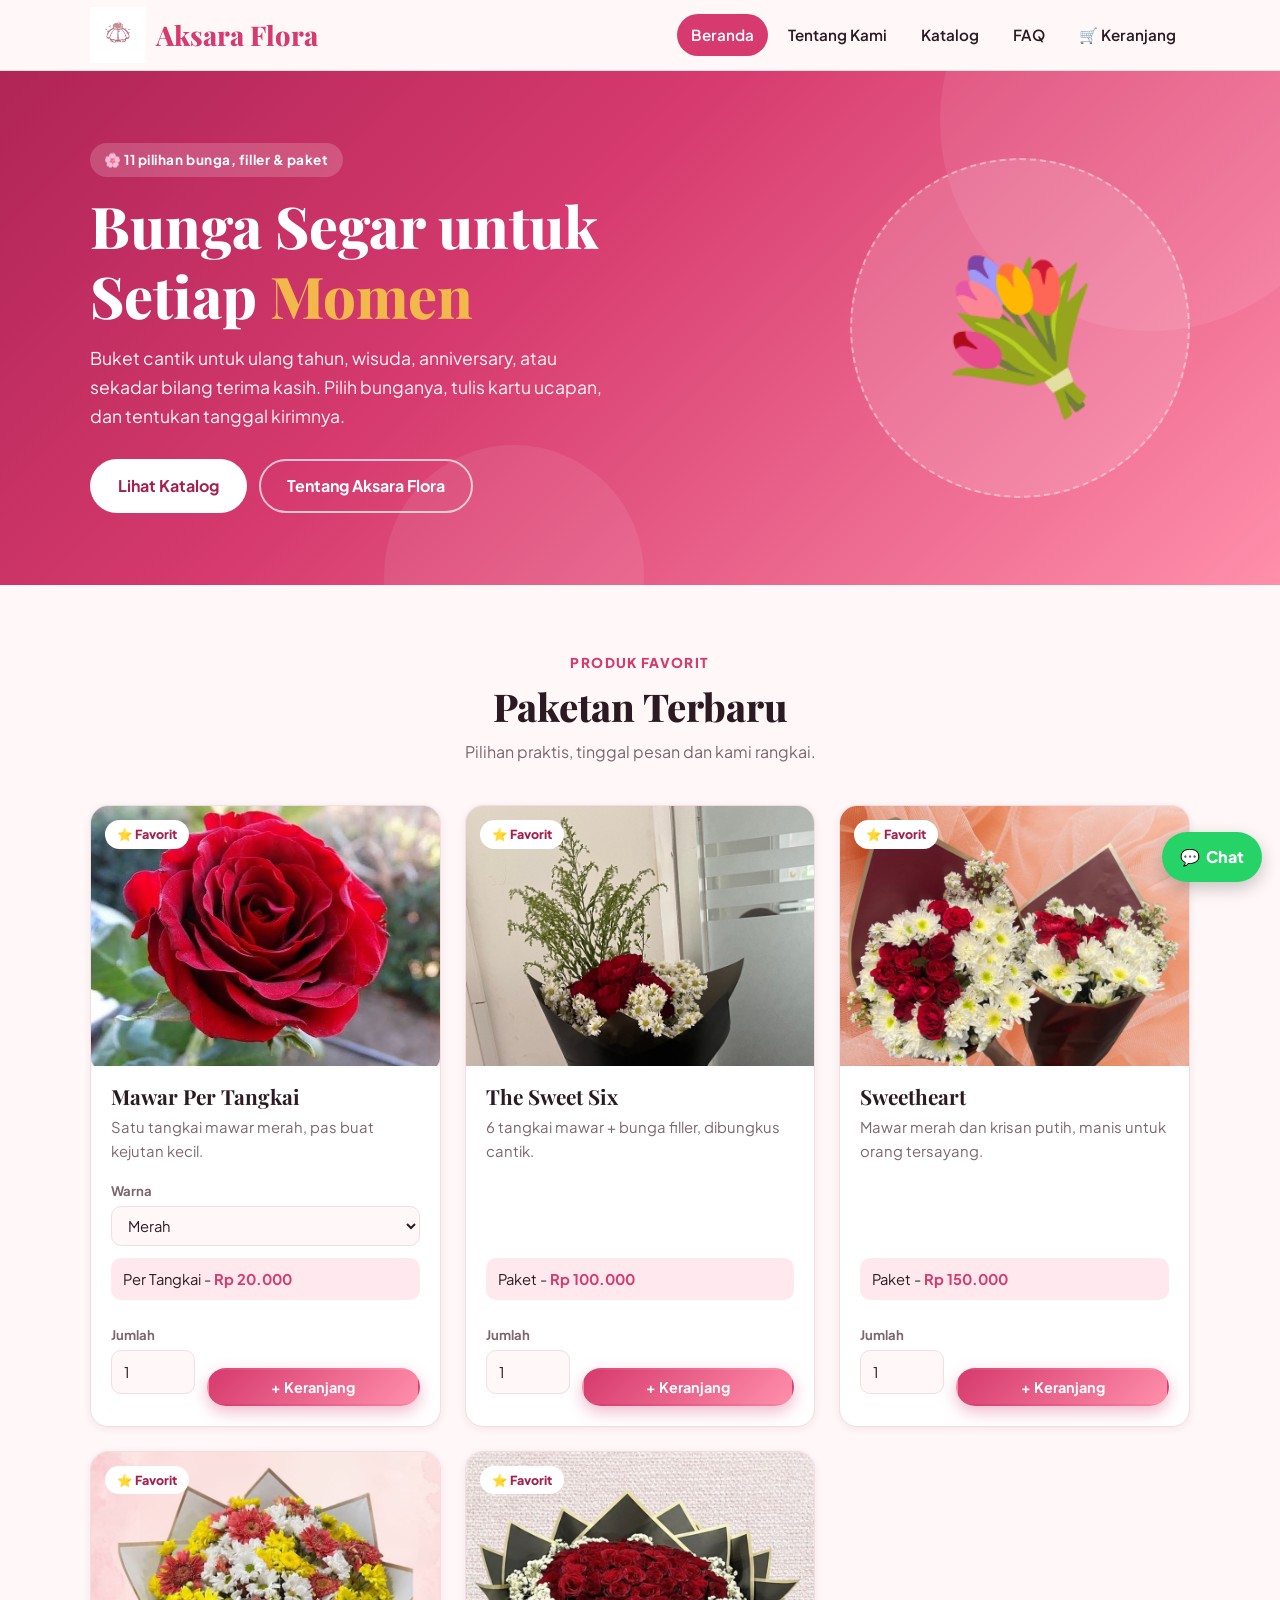
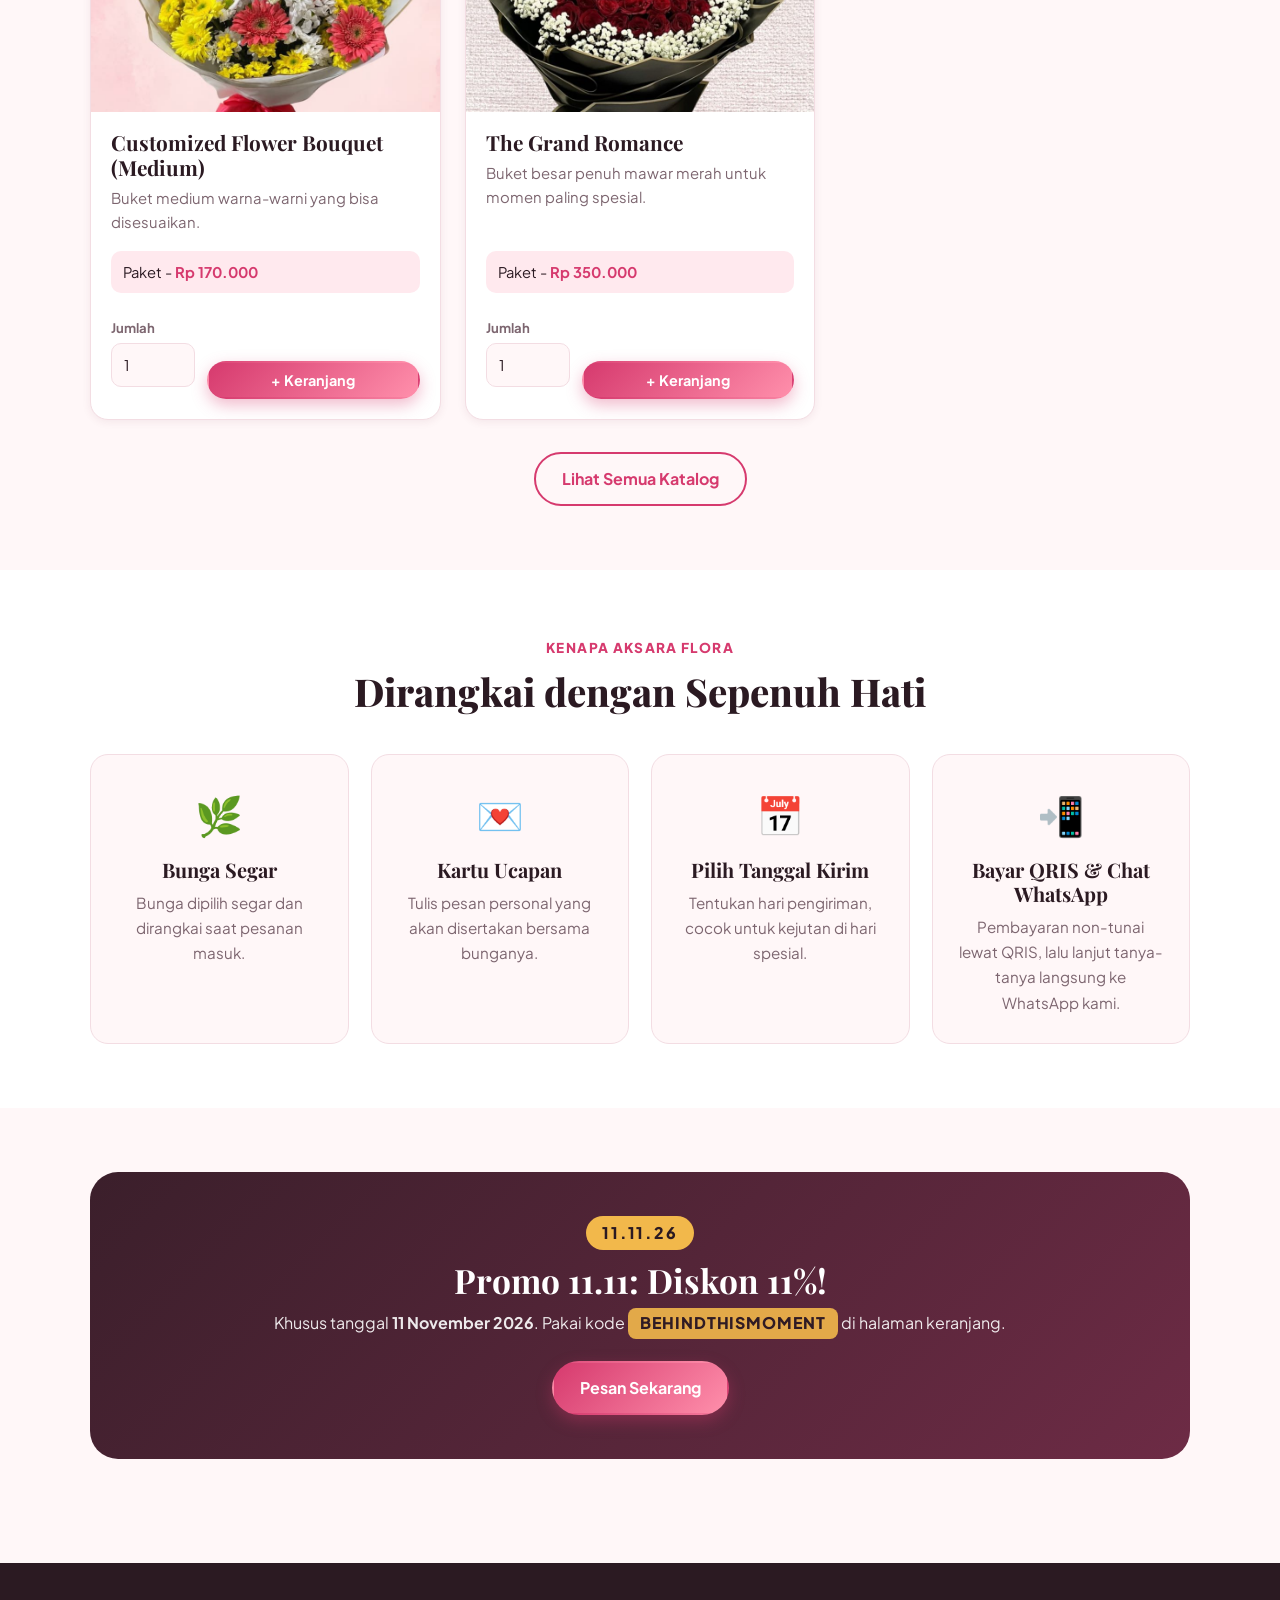
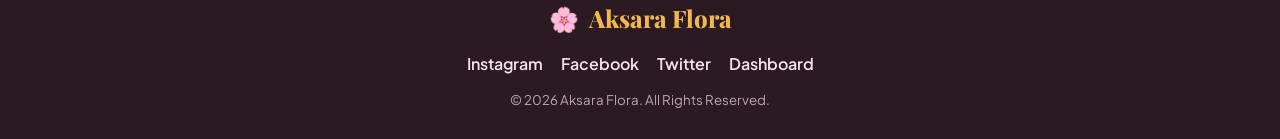
==== AksaraFlora-main/index.html @ af188c9a "Add files via upload" ====
<!DOCTYPE html>
<html lang="id">
<head>
    <meta charset="UTF-8">
    <meta name="viewport" content="width=device-width, initial-scale=1.0">
    <title>Aksara Flora - Bunga Segar untuk Setiap Momen</title>
    <meta name="description" content="Toko bunga online dengan mawar, matahari, hydrangea, paket The Sweet Six, Sweetheart, The Grand Romance, dan lainnya. Pesan online, bayar QRIS, kirim sesuai tanggal pilihanmu.">
    <link rel="preconnect" href="https://fonts.googleapis.com">
    <link rel="preconnect" href="https://fonts.gstatic.com" crossorigin>
    <link href="https://fonts.googleapis.com/css2?family=Playfair+Display:wght@600;700;800&family=Plus+Jakarta+Sans:wght@400;500;600;700;800&display=swap" rel="stylesheet">
    <link rel="stylesheet" href="style.css">
</head>
<body>
    <header class="site-header">
        <div class="container header-inner">
            <a href="index.html" class="brand"><img class="brand-icon" src="Aksaraflora.jpeg" alt="Logo Aksara Flora">Aksara Flora</a>
            <button class="nav-toggle" type="button" aria-label="Buka menu" aria-expanded="false" aria-controls="main-nav">☰</button>
            <nav class="main-nav" id="main-nav">
                <a href="index.html">Beranda</a>
                <a href="tentang.html">Tentang Kami</a>
                <a href="produk.html">Katalog</a>
                <a href="faq.html">FAQ</a>
                <a href="keranjang.html">🛒 Keranjang<span class="cart-count" hidden>0</span></a>
            </nav>
        </div>
    </header>

    <main>

        <section class="hero">
            <div class="container hero-inner">
                <div>
                    <span class="hero-eyebrow">🌸 11 pilihan bunga, filler &amp; paket</span>
                    <h2>Bunga Segar untuk Setiap <span>Momen</span></h2>
                    <p>Buket cantik untuk ulang tahun, wisuda, anniversary, atau sekadar bilang terima kasih. Pilih bunganya, tulis kartu ucapan, dan tentukan tanggal kirimnya.</p>
                    <div class="hero-actions">
                        <a href="produk.html" class="btn btn-light">Lihat Katalog</a>
                        <a href="tentang.html" class="btn btn-outline">Tentang Aksara Flora</a>
                    </div>
                </div>
                <div class="hero-art" aria-hidden="true">💐</div>
            </div>
        </section>

        <section class="section">
            <div class="container">
                <div class="section-head">
                    <span class="eyebrow">Produk Favorit</span>
                    <h2>Paketan Terbaru</h2>
                    <p>Pilihan praktis, tinggal pesan dan kami rangkai.</p>
                </div>
                <div class="products-grid" id="featured-grid"></div>
                <p style="text-align:center;margin-top:32px"><a href="produk.html" class="btn btn-outline">Lihat Semua Katalog</a></p>
            </div>
        </section>

        <section class="section section-alt">
            <div class="container">
                <div class="section-head">
                    <span class="eyebrow">Kenapa Aksara Flora</span>
                    <h2>Dirangkai dengan Sepenuh Hati</h2>
                </div>
                <div class="features-grid">
                    <div class="feature"><span class="feature-icon" aria-hidden="true">🌿</span><h3>Bunga Segar</h3><p>Bunga dipilih segar dan dirangkai saat pesanan masuk.</p></div>
                    <div class="feature"><span class="feature-icon" aria-hidden="true">💌</span><h3>Kartu Ucapan</h3><p>Tulis pesan personal yang akan disertakan bersama bunganya.</p></div>
                    <div class="feature"><span class="feature-icon" aria-hidden="true">📅</span><h3>Pilih Tanggal Kirim</h3><p>Tentukan hari pengiriman, cocok untuk kejutan di hari spesial.</p></div>
                    <div class="feature"><span class="feature-icon" aria-hidden="true">📲</span><h3>Bayar QRIS &amp; Chat WhatsApp</h3><p>Pembayaran non-tunai lewat QRIS, lalu lanjut tanya-tanya langsung ke WhatsApp kami.</p></div>
                </div>
            </div>
        </section>

        <section class="section">
            <div class="container">
                <div class="cta-band promo-1111">
                    <span class="promo-date">11.11.26</span>
                    <h2>Promo 11.11: Diskon 11%!</h2>
                    <p>Khusus tanggal <strong>11 November 2026</strong>. Pakai kode <span class="promo-code">BEHINDTHISMOMENT</span> di halaman keranjang.</p>
                    <a href="produk.html" class="btn btn-primary">Pesan Sekarang</a>
                </div>
            </div>
        </section>
    </main>

    <footer class="site-footer">
        <div class="container">
            <a href="index.html" class="brand"><span aria-hidden="true">🌸</span> Aksara Flora</a>
            <div class="social-links">
                <a href="https://www.instagram.com/aksara.flora" target="_blank" rel="noopener">Instagram</a>
                <a href="#">Facebook</a>
                <a href="#">Twitter</a>
                <a href="dashboard.html">Dashboard</a>
            </div>
            <small>&copy; 2026 Aksara Flora. All Rights Reserved.</small>
        </div>
    </footer>

    <script src="config.js"></script>
    <script src="app.js"></script>
</body>
</html>
---- AksaraFlora-main/style.css ----
/* ==========================================================
   Aksara Flora - Stylesheet
   Font  : Playfair Display (judul) + Plus Jakarta Sans (isi)
   Warna : mawar pink, blush, emas, krem, plum
   ========================================================== */

:root {
    --rose: #d63a6e;
    --rose-dark: #a3224d;
    --blush: #ff8fab;
    --gold: #f2b84b;
    --cream: #fff7f8;
    --cream-2: #ffe9ee;
    --ink: #2b1a22;
    --muted: #7d6670;
    --line: #f3dde3;
    --white: #ffffff;
    --ok: #1f9d55;
    --radius: 18px;
    --shadow-sm: 0 2px 8px rgba(110, 40, 70, 0.08);
    --shadow: 0 10px 30px rgba(110, 40, 70, 0.12);
    --font-head: 'Playfair Display', Georgia, serif;
    --font-body: 'Plus Jakarta Sans', 'Segoe UI', Tahoma, sans-serif;
}

*, *::before, *::after { margin: 0; padding: 0; box-sizing: border-box; }

html { scroll-behavior: smooth; }

body {
    font-family: var(--font-body);
    font-size: 16px;
    line-height: 1.65;
    color: var(--ink);
    background: var(--cream);
    min-height: 100vh;
    display: flex;
    flex-direction: column;
}

main { flex: 1; }

h1, h2, h3, h4 {
    font-family: var(--font-head);
    line-height: 1.2;
    color: var(--ink);
}

a { color: var(--rose); }
img { max-width: 100%; display: block; }

.container {
    width: 100%;
    max-width: 1140px;
    margin: 0 auto;
    padding: 0 20px;
}

/* ---------- Tombol ---------- */
.btn {
    display: inline-flex;
    align-items: center;
    justify-content: center;
    gap: 8px;
    padding: 12px 26px;
    border-radius: 999px;
    border: 2px solid transparent;
    font-family: var(--font-body);
    font-size: 1rem;
    font-weight: 700;
    text-decoration: none;
    cursor: pointer;
    transition: transform 0.2s, box-shadow 0.2s, background 0.2s, color 0.2s;
}
.btn:hover { transform: translateY(-2px); }
.btn:active { transform: translateY(0); }
.btn:focus-visible, a:focus-visible, button:focus-visible, input:focus-visible,
select:focus-visible, textarea:focus-visible, summary:focus-visible {
    outline: 3px solid var(--gold);
    outline-offset: 2px;
}

.btn-primary {
    background: linear-gradient(135deg, var(--rose), var(--blush));
    color: var(--white);
    box-shadow: 0 6px 16px rgba(214, 58, 110, 0.35);
}
.btn-primary:hover { box-shadow: 0 10px 22px rgba(214, 58, 110, 0.45); }
.btn-primary:disabled { opacity: 0.6; cursor: not-allowed; transform: none; }

.btn-outline {
    background: transparent;
    color: var(--rose);
    border-color: var(--rose);
}
.btn-outline:hover { background: var(--rose); color: var(--white); }

.btn-light { background: var(--white); color: var(--rose-dark); }
.btn-light:hover { background: var(--cream-2); }

.btn-sm { padding: 8px 16px; font-size: 0.9rem; }
.btn-block { width: 100%; }

/* ---------- Header ---------- */
.site-header {
    position: sticky;
    top: 0;
    z-index: 100;
    background: rgba(255, 247, 248, 0.92);
    backdrop-filter: blur(10px);
    border-bottom: 1px solid var(--line);
}
.header-inner {
    display: flex;
    align-items: center;
    justify-content: space-between;
    gap: 16px;
    min-height: 70px;
}
.brand {
    display: flex;
    align-items: center;
    gap: 10px;
    font-family: var(--font-head);
    font-size: 1.7rem;
    font-weight: 800;
    color: var(--rose);
    text-decoration: none;
}
.brand-icon {
    display: grid;
    place-items: center;
    width: 40px;
    height: 40px;
    border-radius: 12px;
    background: linear-gradient(135deg, var(--rose), var(--blush));
    font-size: 1.3rem;
}
.main-nav { display: flex; align-items: center; gap: 6px; }
.main-nav a {
    padding: 8px 14px;
    border-radius: 999px;
    color: var(--ink);
    font-weight: 600;
    font-size: 0.95rem;
    text-decoration: none;
    transition: background 0.2s, color 0.2s;
}
.main-nav a:hover { background: var(--cream-2); color: var(--rose); }
.main-nav a[aria-current="page"] { background: var(--rose); color: var(--white); }

.cart-count {
    display: inline-grid;
    place-items: center;
    min-width: 22px;
    height: 22px;
    margin-left: 4px;
    padding: 0 6px;
    border-radius: 999px;
    background: var(--gold);
    color: var(--ink);
    font-size: 0.78rem;
    font-weight: 800;
}
.cart-count[hidden] { display: none; }

.nav-toggle {
    display: none;
    width: 44px;
    height: 44px;
    border: 1px solid var(--line);
    border-radius: 12px;
    background: var(--white);
    font-size: 1.3rem;
    cursor: pointer;
}

/* ---------- Hero ---------- */
.hero {
    position: relative;
    overflow: hidden;
    color: var(--white);
    background: linear-gradient(135deg, #b02456 0%, var(--rose) 40%, var(--blush) 100%);
}
.hero::before, .hero::after {
    content: '';
    position: absolute;
    border-radius: 50%;
    background: rgba(255, 255, 255, 0.08);
}
.hero::before { width: 420px; height: 420px; top: -160px; right: -80px; }
.hero::after  { width: 260px; height: 260px; bottom: -120px; left: 30%; }

.hero-inner {
    position: relative;
    z-index: 1;
    display: grid;
    grid-template-columns: 1.2fr 0.8fr;
    align-items: center;
    gap: 30px;
    padding: 72px 20px;
}
.hero-eyebrow {
    display: inline-block;
    margin-bottom: 14px;
    padding: 6px 14px;
    border-radius: 999px;
    background: rgba(255, 255, 255, 0.18);
    font-size: 0.85rem;
    font-weight: 700;
    letter-spacing: 0.04em;
}
.hero h2 {
    color: var(--white);
    font-size: clamp(2.2rem, 5vw, 3.6rem);
    font-weight: 800;
    margin-bottom: 14px;
}
.hero h2 span { color: var(--gold); }
.hero p { font-size: 1.1rem; max-width: 520px; margin-bottom: 28px; opacity: 0.95; }
.hero-actions { display: flex; flex-wrap: wrap; gap: 12px; }
.hero .btn-outline { color: var(--white); border-color: rgba(255, 255, 255, 0.7); }
.hero .btn-outline:hover { background: var(--white); color: var(--rose-dark); }

.hero-art {
    display: grid;
    place-items: center;
    aspect-ratio: 1;
    max-width: 340px;
    margin-left: auto;
    border-radius: 50%;
    background: rgba(255, 255, 255, 0.14);
    border: 2px dashed rgba(255, 255, 255, 0.4);
    font-size: clamp(6rem, 14vw, 9rem);
    animation: float 4s ease-in-out infinite;
}
@keyframes float { 50% { transform: translateY(-12px) rotate(3deg); } }

/* ---------- Section umum ---------- */
.section { padding: 64px 0; }
.section-alt { background: var(--white); }
.section-head { text-align: center; max-width: 620px; margin: 0 auto 40px; }
.section-head .eyebrow {
    display: inline-block;
    margin-bottom: 8px;
    color: var(--rose);
    font-size: 0.85rem;
    font-weight: 800;
    letter-spacing: 0.1em;
    text-transform: uppercase;
}
.section-head h2 { font-size: clamp(1.8rem, 3.5vw, 2.4rem); font-weight: 800; }
.section-head p { margin-top: 10px; color: var(--muted); }

/* ---------- Kartu produk ---------- */
.products-grid {
    display: grid;
    grid-template-columns: repeat(auto-fill, minmax(260px, 1fr));
    gap: 24px;
}
.product-card {
    display: flex;
    flex-direction: column;
    overflow: hidden;
    border-radius: var(--radius);
    background: var(--white);
    border: 1px solid var(--line);
    box-shadow: var(--shadow-sm);
    transition: transform 0.25s, box-shadow 0.25s;
}
.product-card:hover { transform: translateY(-6px); box-shadow: var(--shadow); }

.product-visual {
    position: relative;
    display: grid;
    place-items: center;
    height: 190px;
}
.product-emoji { font-size: 5.5rem; filter: drop-shadow(0 6px 8px rgba(0, 0, 0, 0.2)); }
.product-emoji-2 {
    position: absolute;
    right: 22%;
    bottom: 22px;
    font-size: 2.2rem;
    filter: drop-shadow(0 3px 4px rgba(0, 0, 0, 0.25));
}
.badge {
    position: absolute;
    top: 14px;
    left: 14px;
    padding: 4px 12px;
    border-radius: 999px;
    background: var(--white);
    color: var(--rose-dark);
    font-size: 0.78rem;
    font-weight: 800;
}
.product-body { display: flex; flex-direction: column; flex: 1; padding: 18px 20px 20px; }
.product-body h3 { margin-bottom: 6px; font-size: 1.3rem; font-weight: 700; }
.product-desc { flex: 1; margin-bottom: 16px; color: var(--muted); font-size: 0.93rem; }
.product-foot { display: flex; align-items: center; justify-content: space-between; gap: 10px; }
.price { font-family: var(--font-head); font-size: 1.35rem; font-weight: 800; color: var(--rose); }

/* ---------- Fitur / nilai ---------- */
.features-grid {
    display: grid;
    grid-template-columns: repeat(auto-fit, minmax(240px, 1fr));
    gap: 22px;
}
.feature {
    padding: 28px 24px;
    border-radius: var(--radius);
    background: var(--cream);
    border: 1px solid var(--line);
    text-align: center;
}
.feature-icon { display: block; margin-bottom: 12px; font-size: 2.4rem; }
.feature h3 { margin-bottom: 8px; font-size: 1.25rem; }
.feature p { color: var(--muted); font-size: 0.95rem; }

/* ---------- CTA band ---------- */
.cta-band {
    margin: 0 auto;
    padding: 44px 30px;
    border-radius: 28px;
    text-align: center;
    color: var(--white);
    background: linear-gradient(135deg, #3b1f2b, #6d2b45);
}
.cta-band h2 { color: var(--white); margin-bottom: 8px; font-size: clamp(1.6rem, 3vw, 2.1rem); }
.cta-band p { margin-bottom: 22px; opacity: 0.9; }
.promo-code {
    display: inline-block;
    padding: 2px 12px;
    border-radius: 8px;
    background: var(--gold);
    color: var(--ink);
    font-weight: 800;
    letter-spacing: 0.06em;
}

/* ---------- Halaman judul ---------- */
.page-title {
    padding: 48px 0 36px;
    text-align: center;
    background: linear-gradient(180deg, var(--cream-2), var(--cream));
}
.page-title h2 { font-size: clamp(2rem, 4vw, 2.8rem); font-weight: 800; }
.page-title p { margin-top: 8px; color: var(--muted); }

/* ---------- Tentang ---------- */
.about-content { display: grid; grid-template-columns: 0.9fr 1.1fr; gap: 40px; align-items: center; }
.about-visual {
    display: grid;
    place-items: center;
    aspect-ratio: 4 / 3;
    border-radius: 28px;
    font-size: 6rem;
    background: linear-gradient(135deg, var(--gold), var(--blush) 55%, var(--rose));
    box-shadow: var(--shadow);
}
.about-text p { margin-bottom: 14px; color: #4e3a44; }

/* ---------- FAQ ---------- */
.faq-list { max-width: 780px; margin: 0 auto; display: grid; gap: 14px; }
.faq-item {
    border-radius: 16px;
    background: var(--white);
    border: 1px solid var(--line);
    box-shadow: var(--shadow-sm);
}
.faq-item summary {
    display: flex;
    align-items: center;
    justify-content: space-between;
    gap: 14px;
    padding: 18px 22px;
    font-family: var(--font-head);
    font-size: 1.1rem;
    font-weight: 700;
    cursor: pointer;
    list-style: none;
}
.faq-item summary::-webkit-details-marker { display: none; }
.faq-item summary::after {
    content: '+';
    display: grid;
    place-items: center;
    flex-shrink: 0;
    width: 30px;
    height: 30px;
    border-radius: 50%;
    background: var(--cream-2);
    color: var(--rose);
    font-size: 1.3rem;
    transition: transform 0.2s;
}
.faq-item[open] summary::after { content: '\2212'; background: var(--rose); color: var(--white); }
.faq-item p { padding: 0 22px 20px; color: var(--muted); }

/* ---------- Keranjang & checkout ---------- */
.shop-layout { display: grid; grid-template-columns: 1.6fr 1fr; gap: 28px; align-items: start; }
.panel {
    padding: 24px;
    border-radius: var(--radius);
    background: var(--white);
    border: 1px solid var(--line);
    box-shadow: var(--shadow-sm);
}
.panel h3 { margin-bottom: 16px; font-size: 1.3rem; }

.cart-item {
    display: grid;
    grid-template-columns: 64px 1fr auto;
    gap: 16px;
    align-items: center;
    padding: 16px 0;
    border-bottom: 1px solid var(--line);
}
.cart-item:first-child { padding-top: 0; }
.cart-item:last-child { border-bottom: 0; padding-bottom: 0; }
.cart-thumb { display: grid; place-items: center; width: 64px; height: 64px; border-radius: 16px; font-size: 2rem; }
.cart-info h4 { font-size: 1.1rem; }
.cart-info .unit { color: var(--muted); font-size: 0.9rem; }
.cart-side { display: flex; flex-direction: column; align-items: flex-end; gap: 8px; }
.line-total { font-weight: 800; color: var(--rose); }

.qty {
    display: inline-flex;
    align-items: center;
    border: 1px solid var(--line);
    border-radius: 999px;
    background: var(--cream);
}
.qty button {
    width: 32px;
    height: 32px;
    border: 0;
    border-radius: 50%;
    background: transparent;
    color: var(--rose);
    font-size: 1.2rem;
    font-weight: 800;
    cursor: pointer;
}
.qty button:hover { background: var(--cream-2); }
.qty span { min-width: 28px; text-align: center; font-weight: 700; }

.btn-remove {
    border: 0;
    background: none;
    color: var(--muted);
    font-size: 0.85rem;
    text-decoration: underline;
    cursor: pointer;
}
.btn-remove:hover { color: var(--rose); }

.summary-row { display: flex; justify-content: space-between; gap: 12px; padding: 6px 0; color: var(--muted); }
.summary-row.discount { color: var(--ok); font-weight: 600; }
.summary-row.total {
    margin-top: 8px;
    padding-top: 14px;
    border-top: 2px dashed var(--line);
    color: var(--ink);
    font-family: var(--font-head);
    font-size: 1.4rem;
    font-weight: 800;
}
.summary-row.total span:last-child { color: var(--rose); }
.summary-actions { display: grid; gap: 10px; margin-top: 18px; }

.promo-box { margin: 14px 0 6px; }
.promo-box label { display: block; margin-bottom: 6px; font-size: 0.9rem; font-weight: 700; }
.promo-row { display: flex; gap: 8px; }
.promo-row input { flex: 1; min-width: 0; text-transform: uppercase; }
.promo-msg { margin-top: 6px; font-size: 0.85rem; min-height: 1.2em; }
.promo-msg.ok { color: var(--ok); }
.promo-msg.err { color: var(--rose-dark); }

.empty-state { padding: 56px 20px; text-align: center; }
.empty-state .big { display: block; margin-bottom: 10px; font-size: 4rem; }
.empty-state p { margin-bottom: 20px; color: var(--muted); }

/* ---------- Form ---------- */
.form-grid { display: grid; gap: 16px; }
.field label { display: block; margin-bottom: 6px; font-size: 0.92rem; font-weight: 700; }
.field .req { color: var(--rose); }
input[type="text"], input[type="tel"], select, textarea {
    width: 100%;
    padding: 12px 14px;
    border: 1.5px solid var(--line);
    border-radius: 12px;
    background: var(--cream);
    color: var(--ink);
    font-family: var(--font-body);
    font-size: 1rem;
    transition: border-color 0.2s, background 0.2s;
}
input:focus, select:focus, textarea:focus { border-color: var(--rose); background: var(--white); outline: none; }
textarea { min-height: 96px; resize: vertical; }
.hint { margin-top: 4px; color: var(--muted); font-size: 0.82rem; }

.form-error {
    display: none;
    margin-bottom: 14px;
    padding: 12px 16px;
    border-radius: 12px;
    background: #fde6ec;
    color: var(--rose-dark);
    font-weight: 600;
}
.form-error.show { display: block; }

.mini-items { margin-bottom: 8px; padding-bottom: 8px; border-bottom: 1px solid var(--line); }
.mini-item { display: flex; justify-content: space-between; gap: 12px; padding: 5px 0; font-size: 0.95rem; }
.mini-item span:last-child { font-weight: 700; white-space: nowrap; }

.success-card { max-width: 560px; margin: 0 auto; text-align: center; }
.success-card .big { display: block; margin-bottom: 10px; font-size: 4rem; }
.success-card h3 { font-size: 1.8rem; }
.success-card .order-id {
    display: inline-block;
    margin: 14px 0;
    padding: 8px 18px;
    border-radius: 12px;
    background: var(--cream-2);
    font-family: ui-monospace, Consolas, monospace;
    font-weight: 700;
    letter-spacing: 0.05em;
}
.success-card p { margin-bottom: 8px; color: var(--muted); }
.demo-note {
    margin: 14px 0;
    padding: 10px 14px;
    border-radius: 12px;
    background: #fff4d6;
    color: #7a5200;
    font-size: 0.9rem;
}

/* ---------- Toast ---------- */
.toast {
    position: fixed;
    left: 50%;
    bottom: 28px;
    z-index: 200;
    max-width: calc(100% - 32px);
    padding: 12px 22px;
    border-radius: 999px;
    background: var(--ink);
    color: var(--white);
    font-weight: 600;
    box-shadow: var(--shadow);
    opacity: 0;
    pointer-events: none;
    transform: translate(-50%, 20px);
    transition: opacity 0.25s, transform 0.25s;
}
.toast.show { opacity: 1; transform: translate(-50%, 0); }

/* ---------- Footer ---------- */
.site-footer { margin-top: 40px; padding: 36px 0 28px; background: #2b1a22; color: #f6e3ea; text-align: center; }
.site-footer .container { display: flex; flex-direction: column; align-items: center; gap: 12px; }
.site-footer .brand { color: var(--gold); font-size: 1.5rem; }
.social-links { display: flex; gap: 18px; flex-wrap: wrap; justify-content: center; }
.social-links a { color: #f6e3ea; font-weight: 600; text-decoration: none; }
.social-links a:hover { color: var(--gold); }
.site-footer small { opacity: 0.7; }

/* ---------- Responsif ---------- */
@media (max-width: 860px) {
    .hero-inner { grid-template-columns: 1fr; padding: 52px 20px; text-align: center; }
    .hero p { margin-left: auto; margin-right: auto; }
    .hero-actions { justify-content: center; }
    .hero-art { order: -1; margin: 0 auto; width: 190px; height: 190px; max-width: none; aspect-ratio: auto; font-size: 5rem; }
    .about-content, .shop-layout { grid-template-columns: 1fr; }

    .nav-toggle { display: grid; place-items: center; }
    .main-nav {
        display: none;
        position: absolute;
        top: 100%;
        left: 0;
        right: 0;
        flex-direction: column;
        align-items: stretch;
        padding: 12px 20px 18px;
        background: var(--cream);
        border-bottom: 1px solid var(--line);
        box-shadow: var(--shadow);
    }
    .main-nav.open { display: flex; }
    .main-nav a { padding: 12px 16px; }
}

@media (max-width: 520px) {
    .section { padding: 44px 0; }
    .cart-item { grid-template-columns: 52px 1fr; }
    .cart-thumb { width: 52px; height: 52px; font-size: 1.6rem; }
    .cart-side { grid-column: 1 / -1; flex-direction: row; justify-content: space-between; align-items: center; }
}

@media (prefers-reduced-motion: reduce) {
    * { animation: none !important; transition: none !important; scroll-behavior: auto !important; }
}

/* ---------- Dashboard ---------- */
.dash-bar { display: flex; justify-content: space-between; align-items: center; gap: 12px; margin-bottom: 16px; flex-wrap: wrap; }
.dash-bar .btn { margin-left: 6px; }
.stat-grid { display: grid; grid-template-columns: repeat(auto-fit, minmax(200px, 1fr)); gap: 16px; margin-bottom: 24px; }
.stat { padding: 20px; border-radius: var(--radius); background: var(--white); border: 1px solid var(--line); box-shadow: var(--shadow-sm); }
.stat-label { display: block; color: var(--muted); font-size: 0.85rem; font-weight: 600; }
.stat-value { display: block; margin-top: 4px; font-family: var(--font-head); font-size: 1.7rem; font-weight: 800; color: var(--rose); }
.dash-cols { display: grid; grid-template-columns: 1.3fr 1fr; gap: 24px; align-items: start; }
.chart-wrap { overflow-x: auto; }
.chart-wrap svg { width: 100%; min-width: 520px; height: auto; display: block; }
.chart-wrap .bar { fill: var(--rose); }
.chart-wrap .bar:hover { fill: var(--rose-dark); }
.chart-wrap .axis { fill: var(--muted); font-size: 11px; font-family: var(--font-body); }
.hbar { margin-bottom: 14px; }
.hbar-top { display: flex; justify-content: space-between; gap: 10px; font-size: 0.95rem; }
.hbar-track { height: 10px; margin: 6px 0 2px; border-radius: 999px; background: var(--cream-2); overflow: hidden; }
.hbar-fill { height: 100%; border-radius: 999px; background: linear-gradient(90deg, var(--rose), var(--blush)); }
.table-wrap { overflow-x: auto; }
.dash-table { width: 100%; min-width: 640px; border-collapse: collapse; font-size: 0.9rem; }
.dash-table th { text-align: left; padding: 8px 10px; background: var(--cream-2); font-size: 0.8rem; text-transform: uppercase; letter-spacing: 0.04em; }
.dash-table td { padding: 10px; border-bottom: 1px solid var(--line); vertical-align: top; }
.login-box { max-width: 420px; margin: 0 auto; }

/* ---------- Founder ---------- */
.founder { display: grid; grid-template-columns: 0.7fr 1.3fr; gap: 40px; align-items: start; max-width: 960px; margin: 0 auto; }
.founder-card { padding: 32px 24px; border-radius: 28px; text-align: center; background: var(--white); border: 1px solid var(--line); box-shadow: var(--shadow); }
.founder-avatar { display: grid; place-items: center; width: 120px; height: 120px; margin: 0 auto 16px; border-radius: 50%; font-size: 3.6rem;
    background: linear-gradient(135deg, var(--gold), var(--blush) 55%, var(--rose)); }
.founder-card h3 { font-size: 1.5rem; }
.founder-role { margin-top: 4px; color: var(--rose); font-weight: 700; font-size: 0.9rem; letter-spacing: 0.04em; }
.founder-text p { margin-bottom: 16px; color: #4e3a44; }
.founder-text p.lead { padding-left: 18px; border-left: 4px solid var(--rose); font-family: var(--font-head); font-size: 1.25rem; line-height: 1.5; color: var(--ink); }
.founder-sign { margin-top: 8px; font-family: var(--font-head); font-size: 1.2rem; font-weight: 700; color: var(--rose); }
@media (max-width: 860px) { .dash-cols, .founder { grid-template-columns: 1fr; } }

/* ---------- Tim ---------- */
.team-grid { display: grid; grid-template-columns: repeat(3, 1fr); gap: 28px; max-width: 1000px; margin: 0 auto; }
.team-card { padding: 28px 24px 30px; border-radius: 28px; text-align: center; background: var(--cream); border: 1px solid var(--line); box-shadow: var(--shadow-sm); transition: transform 0.25s, box-shadow 0.25s; }
.team-card:hover { transform: translateY(-6px); box-shadow: var(--shadow); }
.team-photo { width: 180px; height: 180px; margin: 0 auto 18px; border-radius: 50%; object-fit: cover; background: var(--cream-2); border: 5px solid var(--white); box-shadow: var(--shadow-sm); }
.team-card h3 { font-size: 1.35rem; }
.team-role { margin: 4px 0 12px; color: var(--rose); font-size: 0.82rem; font-weight: 800; letter-spacing: 0.05em; text-transform: uppercase; }
.team-card p { color: var(--muted); font-size: 0.95rem; }
@media (max-width: 860px) { .team-grid { grid-template-columns: 1fr; max-width: 420px; } }

img.brand-icon { object-fit: cover; }

/* Logo lebih besar */
img.brand-icon { width: 56px; height: 56px; object-fit: contain; background: none; border-radius: 0; }
.site-footer img.brand-icon { width: 44px; height: 44px; }
@media (max-width: 520px) { img.brand-icon { width: 44px; height: 44px; } }

/* Lingkaran bunga di hero jadi bulat (desktop) */
@media (min-width: 861px) { .hero-art { width: 100%; } }

.product-image {
    width: 100%;
    height: 230px;
    object-fit: cover;
    border-radius: 12px;
}

.product-card {
    overflow: hidden;
}

.product-body select,
.product-body input {
    width: 100%;
    padding: 12px;
    margin: 8px 0 15px;
    border: 1px solid #ddd;
    border-radius: 8px;
    font-family: inherit;
}

.product-body label {
    display: block;
    font-size: 14px;
    font-weight: 600;
}

.product-body button {
    width: 100%;
}

.qris-placeholder {
    width: 230px;
    height: 230px;
    margin: 20px auto;
    border: 2px dashed #c49b83;
    border-radius: 15px;
    display: flex;
    flex-direction: column;
    justify-content: center;
    align-items: center;
    text-align: center;
    background: #fff8f4;
    padding: 20px;
}

.qris-placeholder span {
    font-weight: bold;
    color: #8b5e4b;
}

.qris-placeholder p {
    font-size: 13px;
    color: #777;
}

/* ==========================================================
   UPDATE: katalog foto, kategori, QRIS, WhatsApp, tentang
   ========================================================== */
.product-visual { height: 210px; overflow: hidden; background: var(--cream-2); }
.product-image { width: 100%; height: 100%; object-fit: cover; display: block; }
.product-body label { display: block; margin: 0 0 4px; font-size: 0.82rem; font-weight: 700; color: var(--muted); }
.product-body select, .product-body input[type="number"] {
    margin: 0 0 12px;
    width: 100%; padding: 9px 12px; border: 1.5px solid var(--line); border-radius: 10px;
    background: var(--cream); font: inherit; font-size: 0.92rem; color: var(--ink);
}
.type-fixed { margin-bottom: 12px; padding: 9px 12px; border-radius: 10px; background: var(--cream-2); font-size: 0.92rem; }
.type-fixed strong { color: var(--rose); }
.buy-row { display: flex; align-items: flex-end; gap: 12px; margin-top: 12px; }
.qty-field { width: 84px; flex: none; }
.buy-row .btn { flex: 1; }
.cat-nav { display: flex; flex-wrap: wrap; gap: 10px; margin-bottom: 28px; }
.cat-nav a {
    padding: 8px 18px; border-radius: 999px; border: 1.5px solid var(--rose);
    color: var(--rose); font-weight: 700; font-size: 0.9rem; text-decoration: none;
}
.cat-nav a:hover { background: var(--rose); color: var(--white); }
.cat-section { margin-bottom: 48px; scroll-margin-top: 90px; }
.cat-head { margin-bottom: 18px; }
.cat-head h3 { font-size: 1.6rem; }
.cat-head p { color: var(--muted); }
.cart-thumb { width: 64px; height: 64px; border-radius: 12px; object-fit: cover; flex: none; }

/* QRIS & pembayaran */
.pay-fixed { padding: 12px 14px; border-radius: 12px; background: var(--cream-2); font-size: 0.92rem; }
.pay-steps { margin: 22px 0 8px; text-align: left; }
.pay-step { display: flex; gap: 12px; align-items: flex-start; margin: 14px 0; }
.pay-step h4 { margin: 0 0 2px; font-size: 1rem; }
.pay-step p { margin: 0; color: var(--muted); font-size: 0.92rem; }
.step-no {
    flex: none; display: grid; place-items: center; width: 30px; height: 30px; border-radius: 50%;
    background: var(--rose); color: var(--white); font-weight: 800;
}
.qris-box { margin: 8px auto 16px; max-width: 300px; padding: 16px; border: 2px dashed var(--blush); border-radius: 16px; background: var(--white); text-align: center; }
.qris-img { width: 100%; height: auto; border-radius: 8px; display: block; }
.qris-placeholder { display: grid; place-items: center; min-height: 220px; color: var(--muted); font-weight: 700; }
.qris-total { margin-top: 10px; font-size: 0.95rem; }
.qris-total strong { display: block; font-family: var(--font-head); font-size: 1.5rem; color: var(--rose); }

/* WhatsApp */
.btn-wa { background: #25d366; color: #fff; border: 0; }
.btn-wa:hover { background: #1ebe5a; color: #fff; }
.wa-float {
    position: fixed; right: 18px; bottom: 18px; z-index: 50; display: inline-flex; align-items: center; gap: 6px;
    padding: 12px 18px; border-radius: 999px; background: #25d366; color: #fff; font-weight: 800;
    text-decoration: none; box-shadow: 0 6px 18px rgba(0, 0, 0, 0.22);
}
.wa-float:hover { background: #1ebe5a; color: #fff; }

/* Tentang */
.motto {
    margin: 0 0 18px; padding: 16px 20px; border-left: 4px solid var(--rose); border-radius: 0 14px 14px 0;
    background: var(--cream-2); font-family: var(--font-head); font-size: 1.35rem; font-weight: 700; color: var(--rose-dark);
}
.motto-label { display: block; margin-bottom: 4px; font-family: var(--font-body); font-size: 0.75rem; font-weight: 800; letter-spacing: 0.08em; text-transform: uppercase; color: var(--muted); }
.innov-grid { grid-template-columns: repeat(auto-fit, minmax(230px, 1fr)); }
.product-image[src*="sweet-six"] { object-position: center 62%; }

.founder-photo { display: block; width: 160px; height: 160px; margin: 0 auto 16px; border-radius: 50%; object-fit: cover; border: 4px solid var(--cream-2); box-shadow: var(--shadow-sm); }

/* ---------- Promo 11.11 ---------- */
.promo-date {
    display: inline-block; margin-bottom: 10px; padding: 4px 16px; border-radius: 999px;
    background: var(--gold); color: var(--ink); font-weight: 800; letter-spacing: 0.12em;
}

/* Foto produk lebih tinggi supaya buket tidak terpotong */
.product-visual { height: 260px; }
.product-image { object-position: center 45%; }
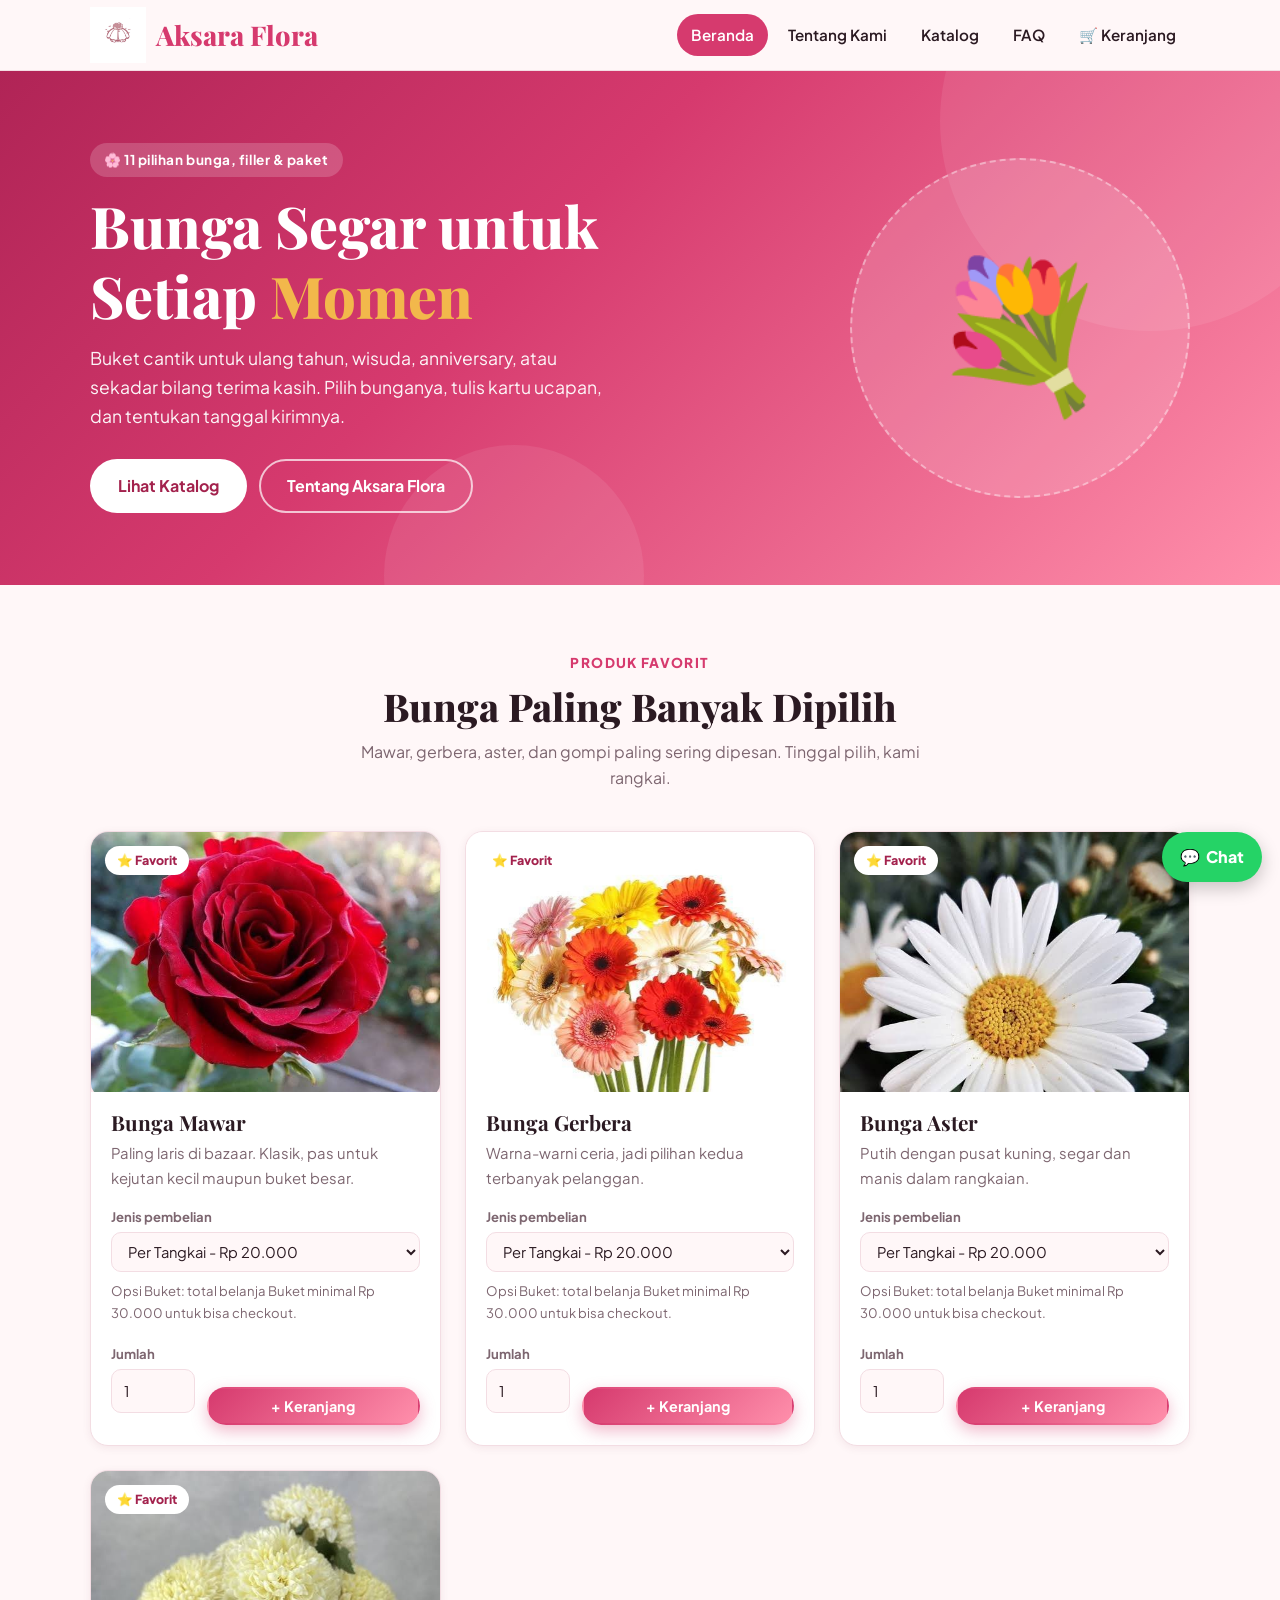
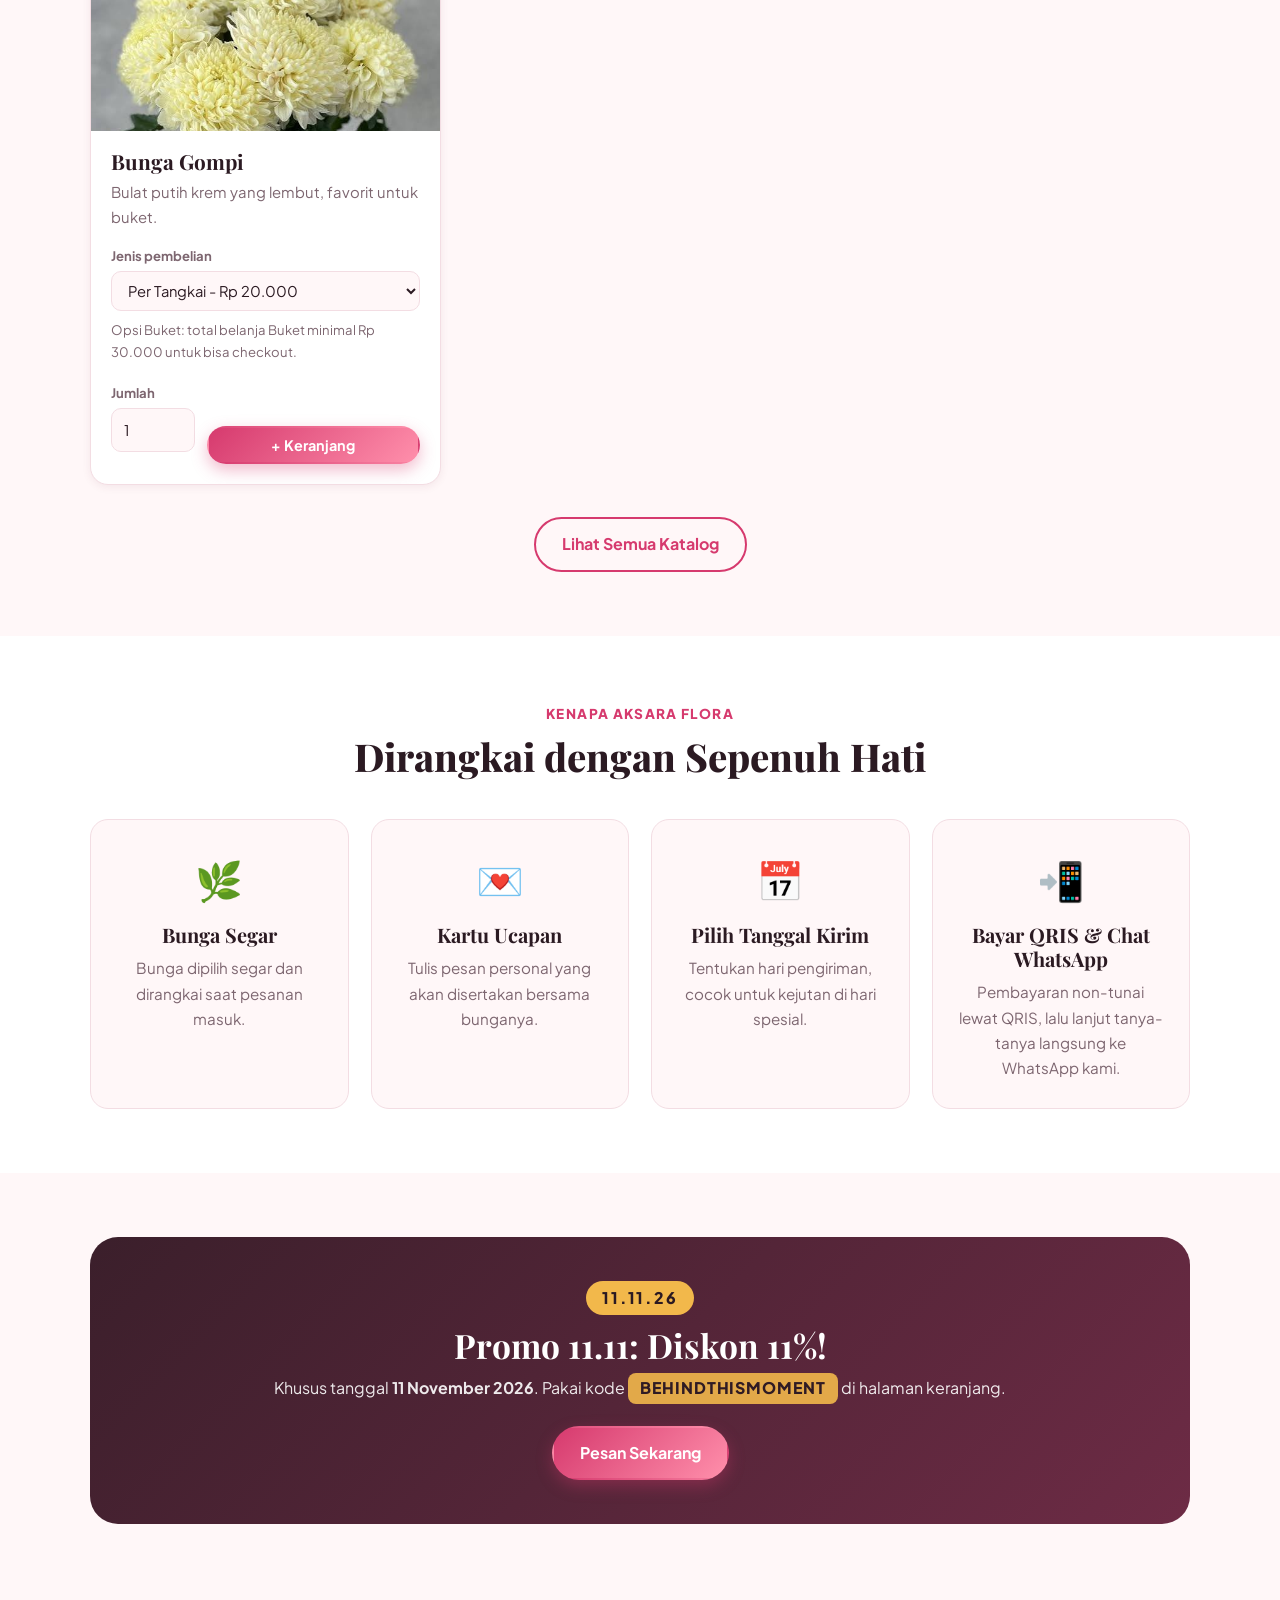
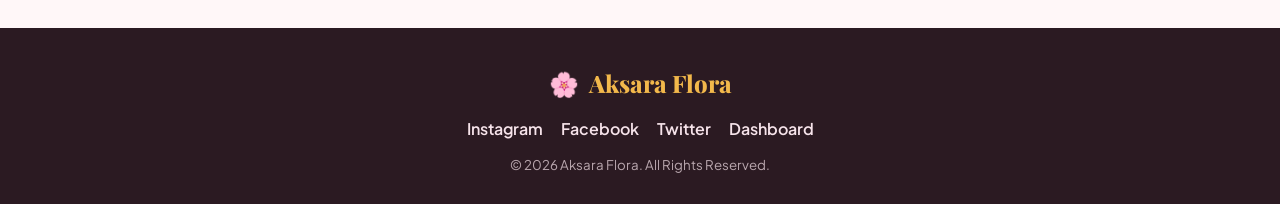
==== commit 4f8a92f7: "Add files via upload" ====
--- a/AksaraFlora-main/index.html
+++ b/AksaraFlora-main/index.html
@@ -46,8 +46,8 @@
             <div class="container">
                 <div class="section-head">
                     <span class="eyebrow">Produk Favorit</span>
-                    <h2>Paketan Terbaru</h2>
-                    <p>Pilihan praktis, tinggal pesan dan kami rangkai.</p>
+                    <h2>Bunga Paling Banyak Dipilih</h2>
+                    <p>Mawar, gerbera, aster, dan gompi paling sering dipesan. Tinggal pilih, kami rangkai.</p>
                 </div>
                 <div class="products-grid" id="featured-grid"></div>
                 <p style="text-align:center;margin-top:32px"><a href="produk.html" class="btn btn-outline">Lihat Semua Katalog</a></p>
--- a/AksaraFlora-main/style.css
+++ b/AksaraFlora-main/style.css
@@ -790,3 +790,8 @@
 /* Foto produk lebih tinggi supaya buket tidak terpotong */
 .product-visual { height: 260px; }
 .product-image { object-position: center 45%; }
+
+/* Aturan minimal buket */
+.buket-hint { margin: -4px 0 8px; }
+.buket-warn { margin: 12px 0 0; padding: 10px 12px; border-radius: 10px; background: #fdecee; color: var(--rose-dark); font-size: 0.88rem; line-height: 1.45; }
+.empty-state .buket-warn { max-width: 460px; margin: 0 auto 18px; }
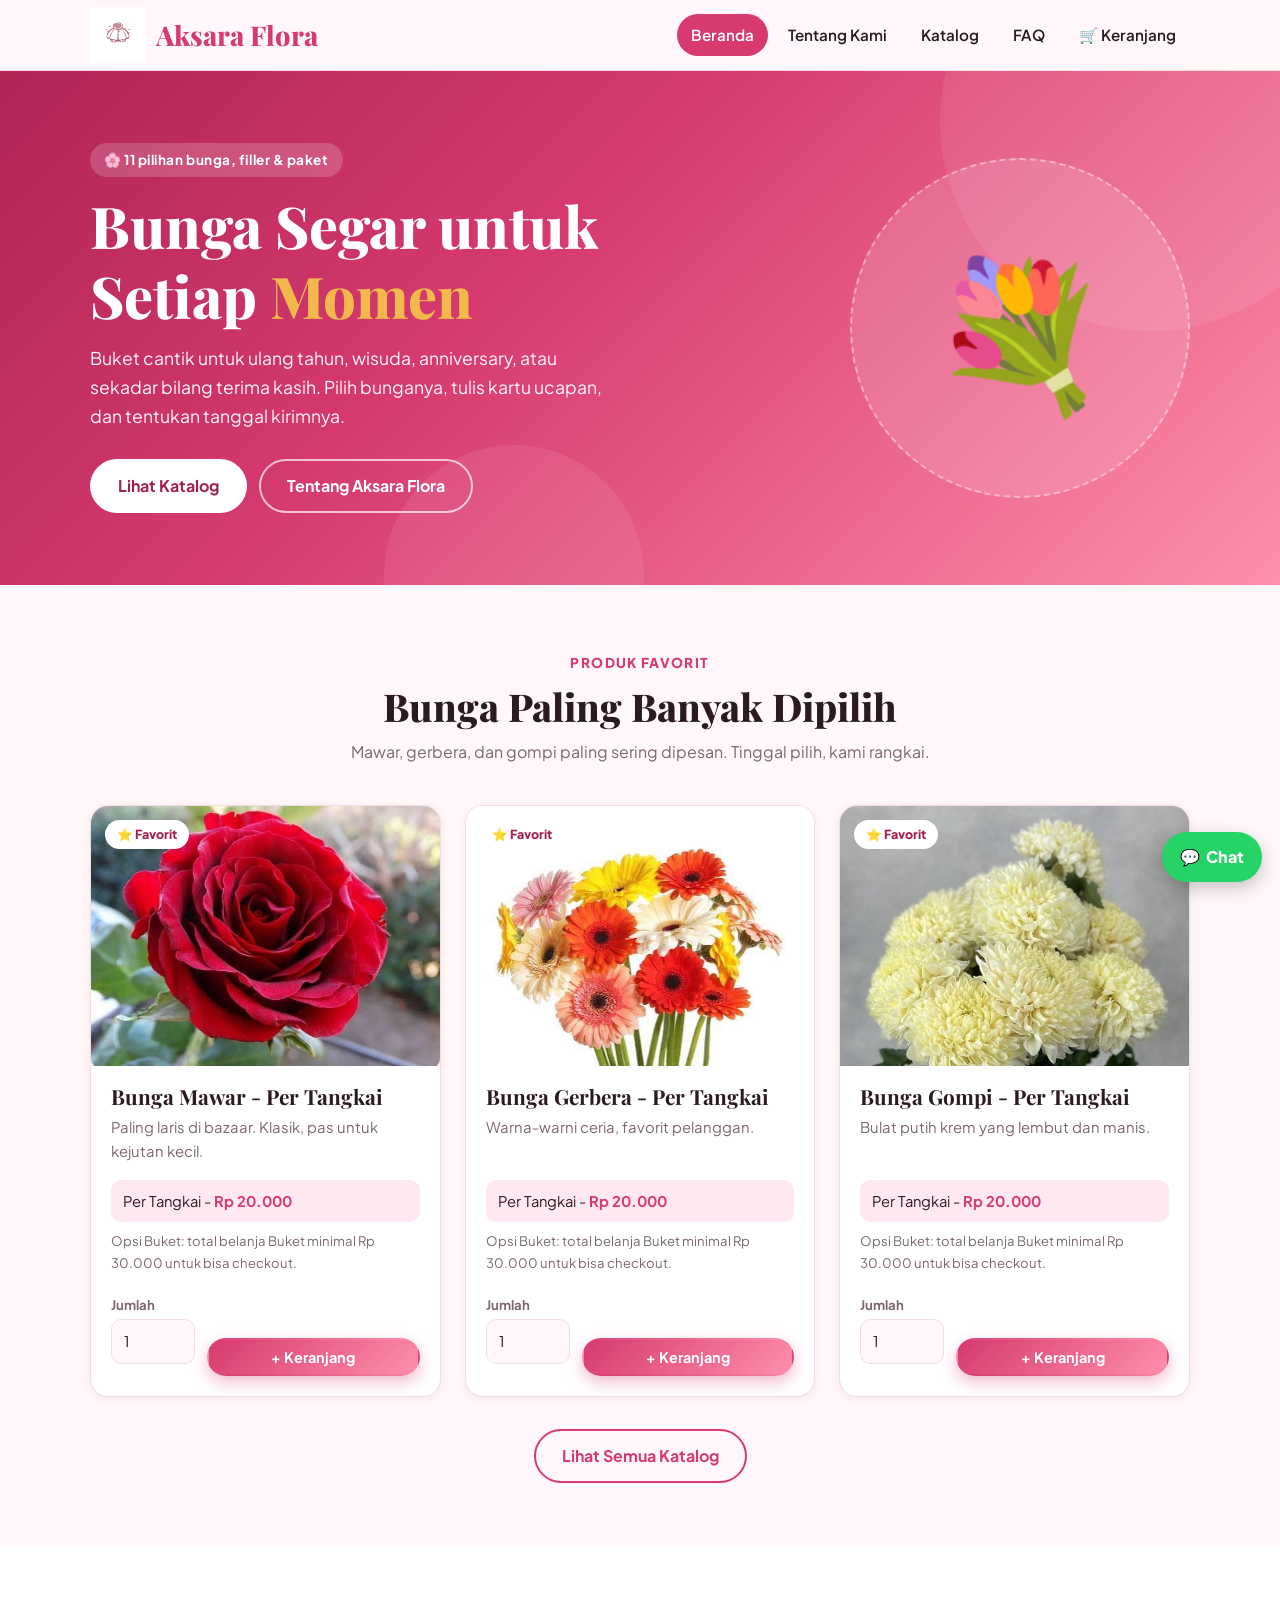
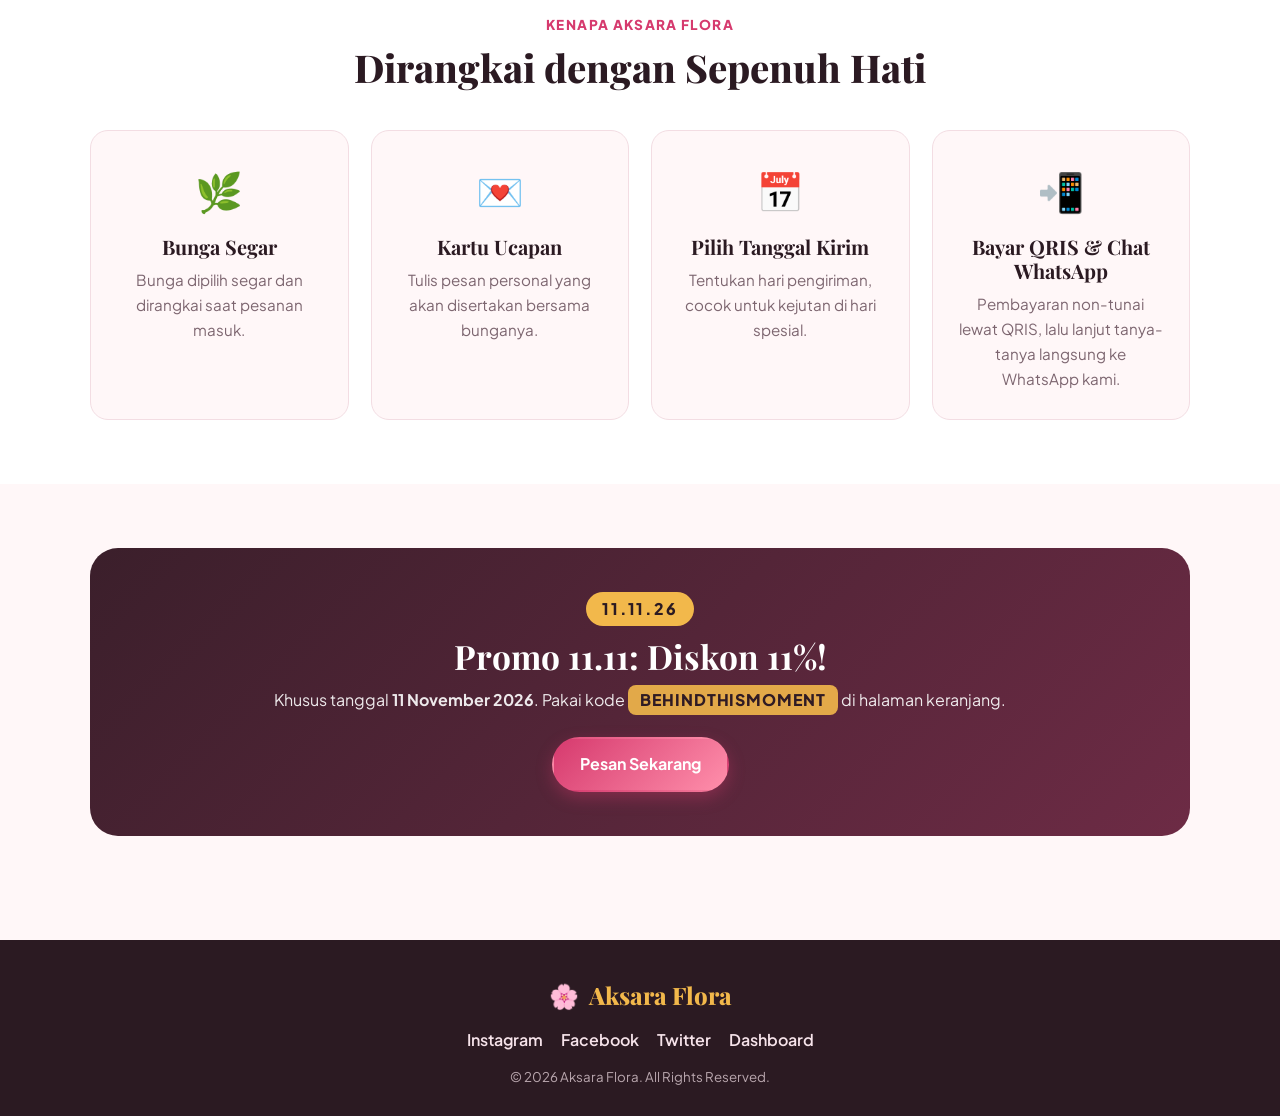
==== commit a78c7a2d: "Add files via upload" ====
--- a/AksaraFlora-main/index.html
+++ b/AksaraFlora-main/index.html
@@ -47,7 +47,7 @@
                 <div class="section-head">
                     <span class="eyebrow">Produk Favorit</span>
                     <h2>Bunga Paling Banyak Dipilih</h2>
-                    <p>Mawar, gerbera, aster, dan gompi paling sering dipesan. Tinggal pilih, kami rangkai.</p>
+                    <p>Mawar, gerbera, dan gompi paling sering dipesan. Tinggal pilih, kami rangkai.</p>
                 </div>
                 <div class="products-grid" id="featured-grid"></div>
                 <p style="text-align:center;margin-top:32px"><a href="produk.html" class="btn btn-outline">Lihat Semua Katalog</a></p>
